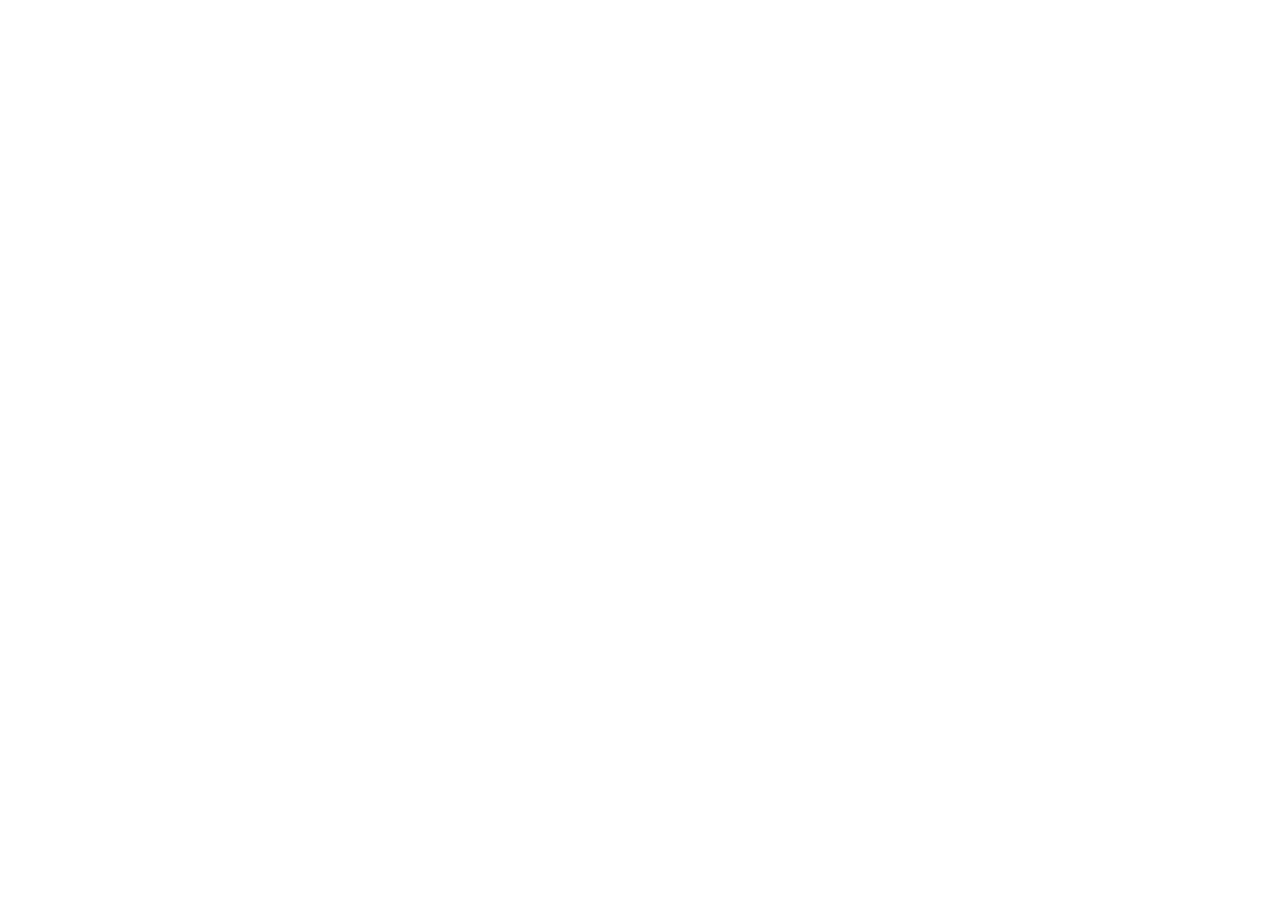
==== index.html @ f04f656e "first commit" ====
<!DOCTYPE html>
<html lang="en">
  <head>
    <meta charset="UTF-8" />
    <meta name="viewport" content="width=device-width, initial-scale=1.0" />
    <title>Katalog Audio</title>
  </head>
  <body></body>
</html>
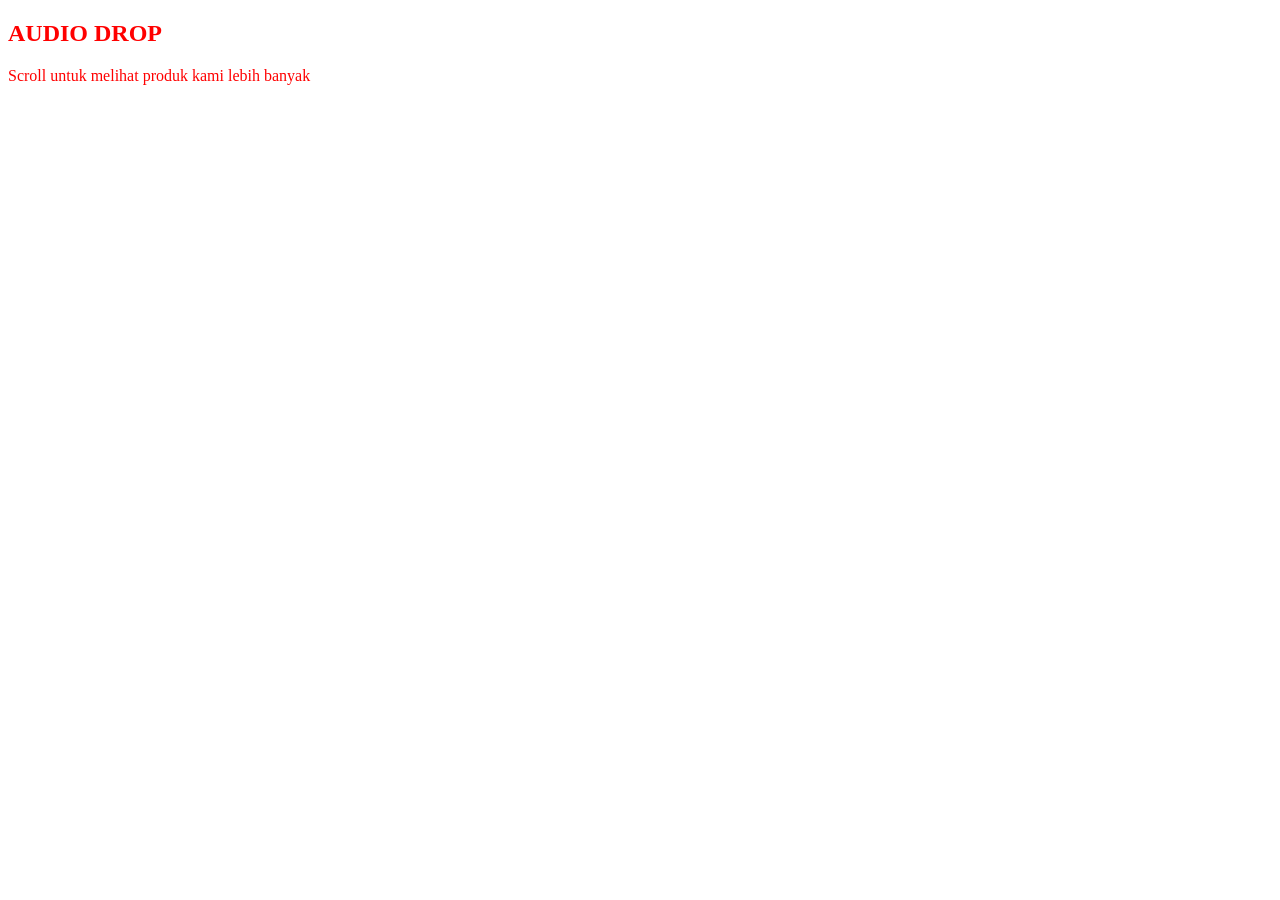
==== commit db119e5d: "menambahkan file index.html dan style.css" ====
--- a/index.html
+++ b/index.html
@@ -4,6 +4,14 @@
     <meta charset="UTF-8" />
     <meta name="viewport" content="width=device-width, initial-scale=1.0" />
     <title>Katalog Audio</title>
+    <link rel="stylesheet" href="style.css" />
   </head>
-  <body></body>
+  <body>
+    <section class="hero">
+      <div class="hero-text">
+        <h1>AUDIO DROP</h1>
+        <p>Scroll untuk melihat produk kami lebih banyak</p>
+      </div>
+    </section>
+  </body>
 </html>
--- a/style.css
+++ b/style.css
@@ -0,0 +1,3 @@
+.hero-text {
+  color: red;
+}
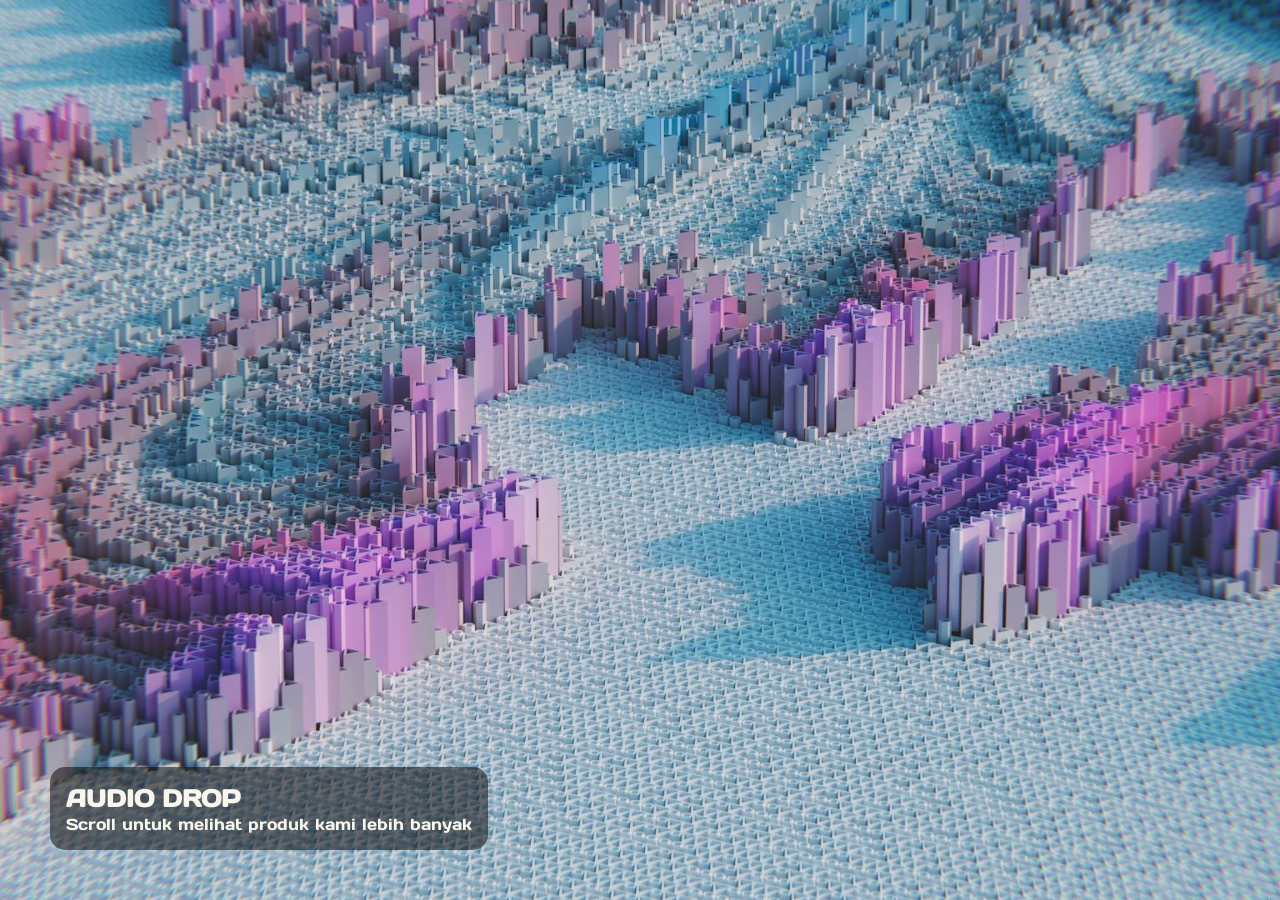
==== commit b6dba555: "menambahkan file js untuk fetch data json" ====
--- a/index.html
+++ b/index.html
@@ -5,6 +5,15 @@
     <meta name="viewport" content="width=device-width, initial-scale=1.0" />
     <title>Katalog Audio</title>
     <link rel="stylesheet" href="style.css" />
+
+    <!-- fonts google -->
+    <link rel="preconnect" href="https://fonts.googleapis.com" />
+    <link rel="preconnect" href="https://fonts.gstatic.com" crossorigin />
+    <link
+      href="https://fonts.googleapis.com/css2?family=Days+One&display=swap"
+      rel="stylesheet"
+    />
+    <!-- fonts google -->
   </head>
   <body>
     <section class="hero">
@@ -13,5 +22,6 @@
         <p>Scroll untuk melihat produk kami lebih banyak</p>
       </div>
     </section>
+    <script src="script.js"></script>
   </body>
 </html>
--- a/style.css
+++ b/style.css
@@ -1,3 +1,26 @@
+html,
+body,
+* {
+  margin: 0;
+  padding: 0;
+  /* box-sizing: border-box; */
+}
+
+body {
+  font-family: "Days one", sans-serif;
+}
+
+.hero {
+  min-height: 100vh;
+  background: url(assets/images/main-image.jpg) center / cover no-repeat;
+  position: relative;
+}
 .hero-text {
-  color: red;
+  color: #f9f6ee;
+  background-color: rgba(0, 0, 0, 0.5);
+  padding: 1rem;
+  position: absolute;
+  bottom: 50px;
+  left: 50px;
+  border-radius: 15px;
 }
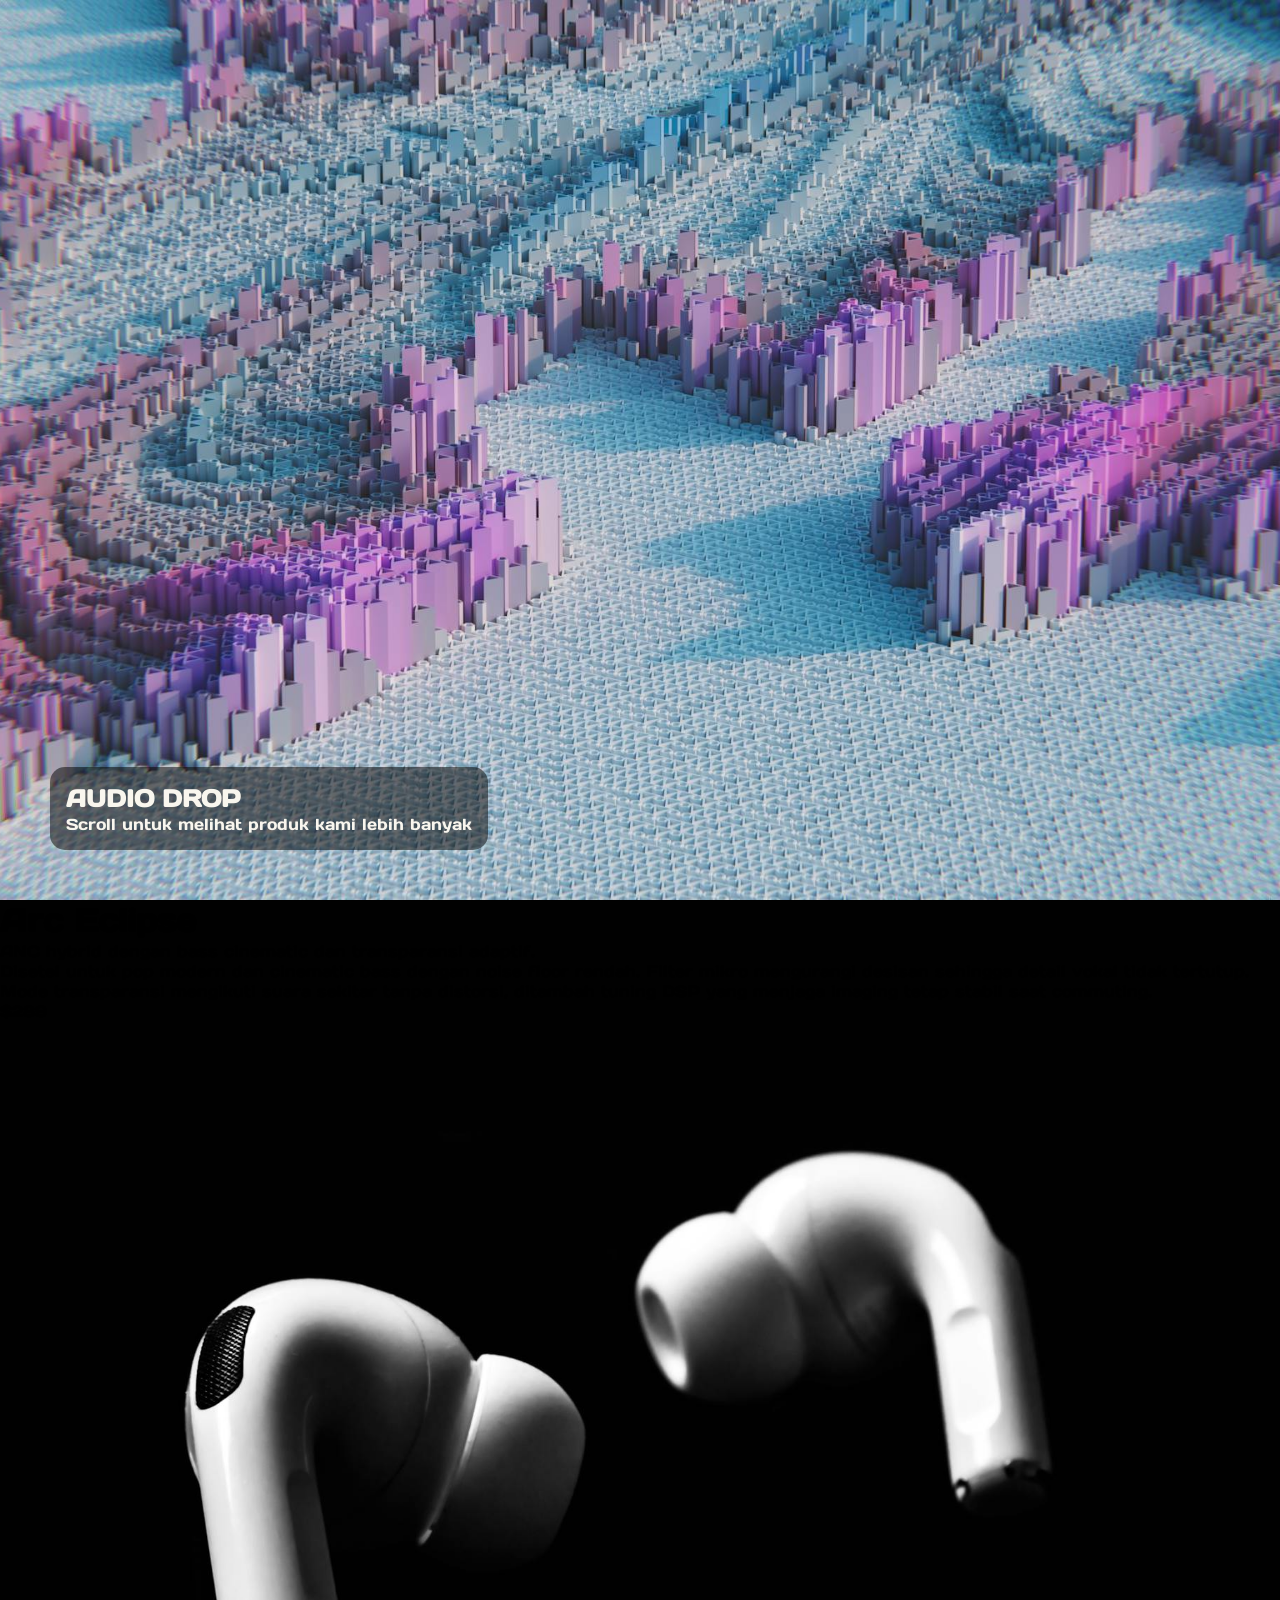
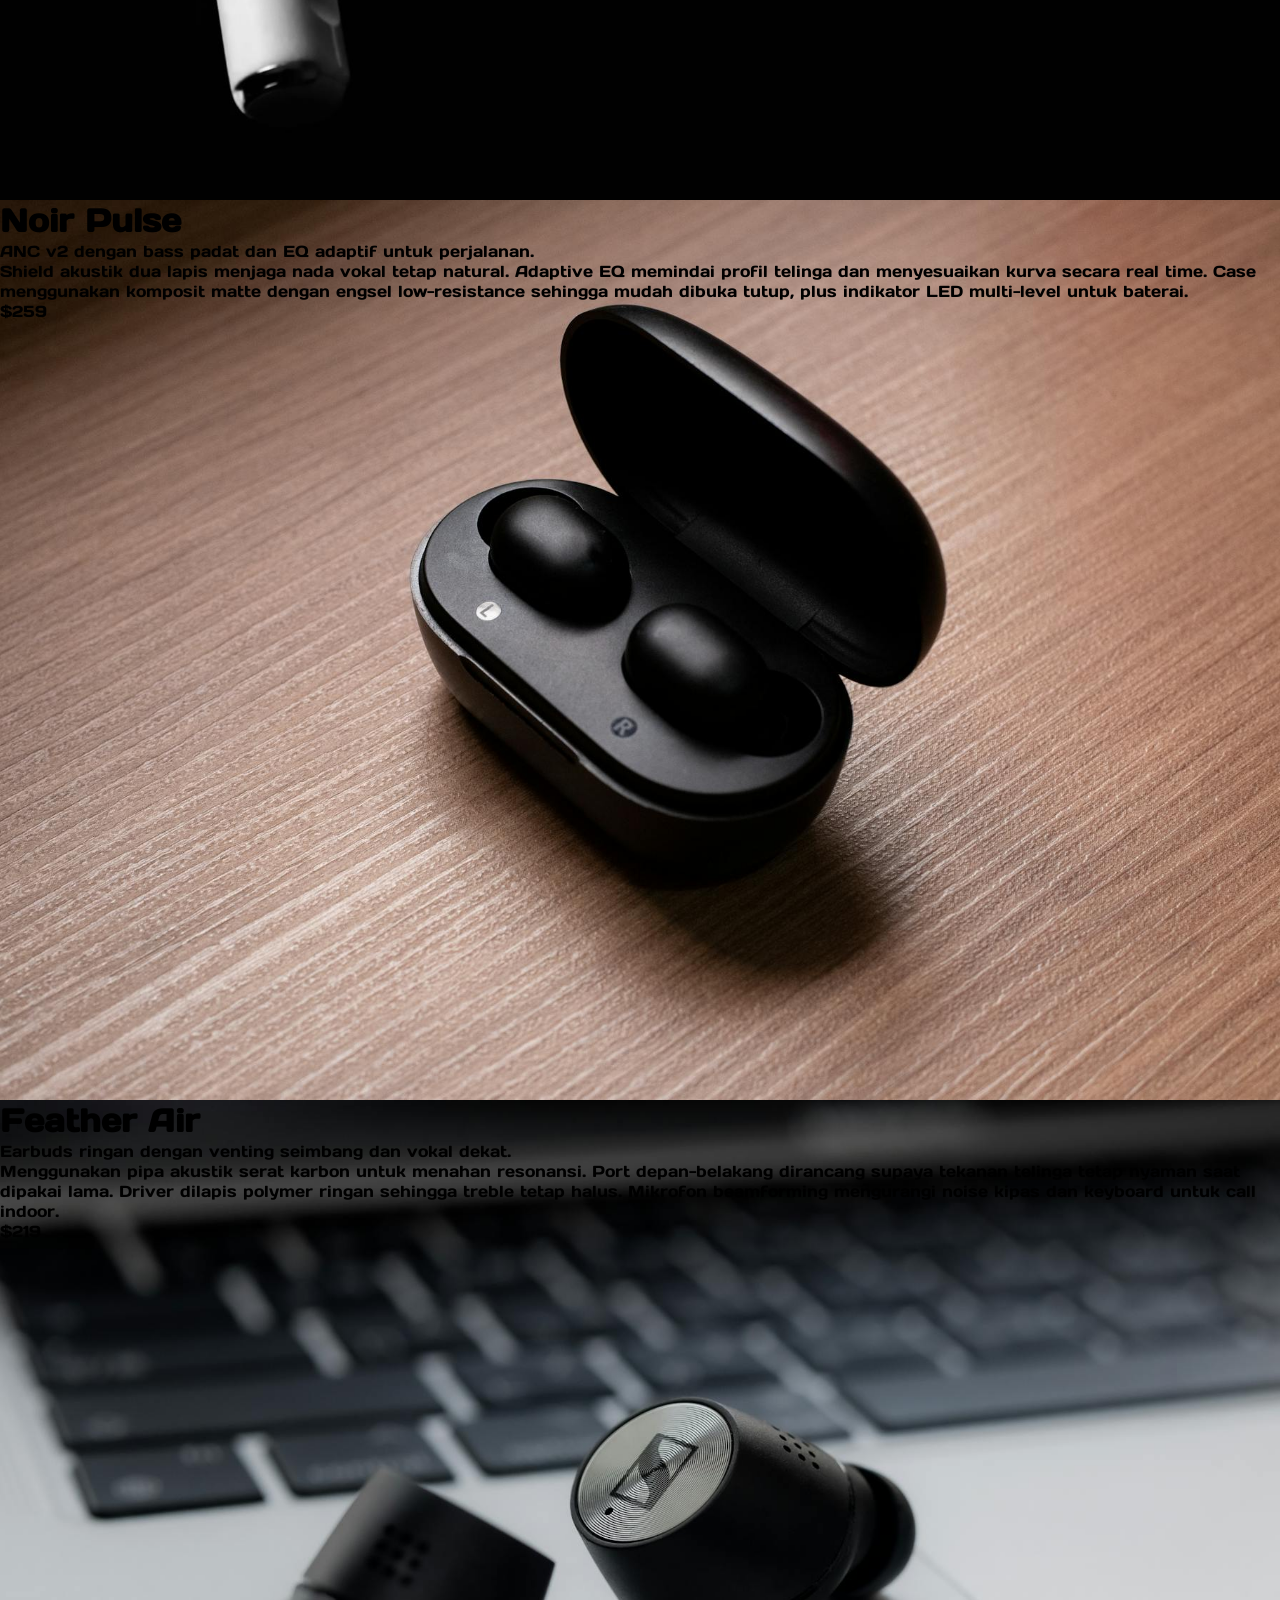
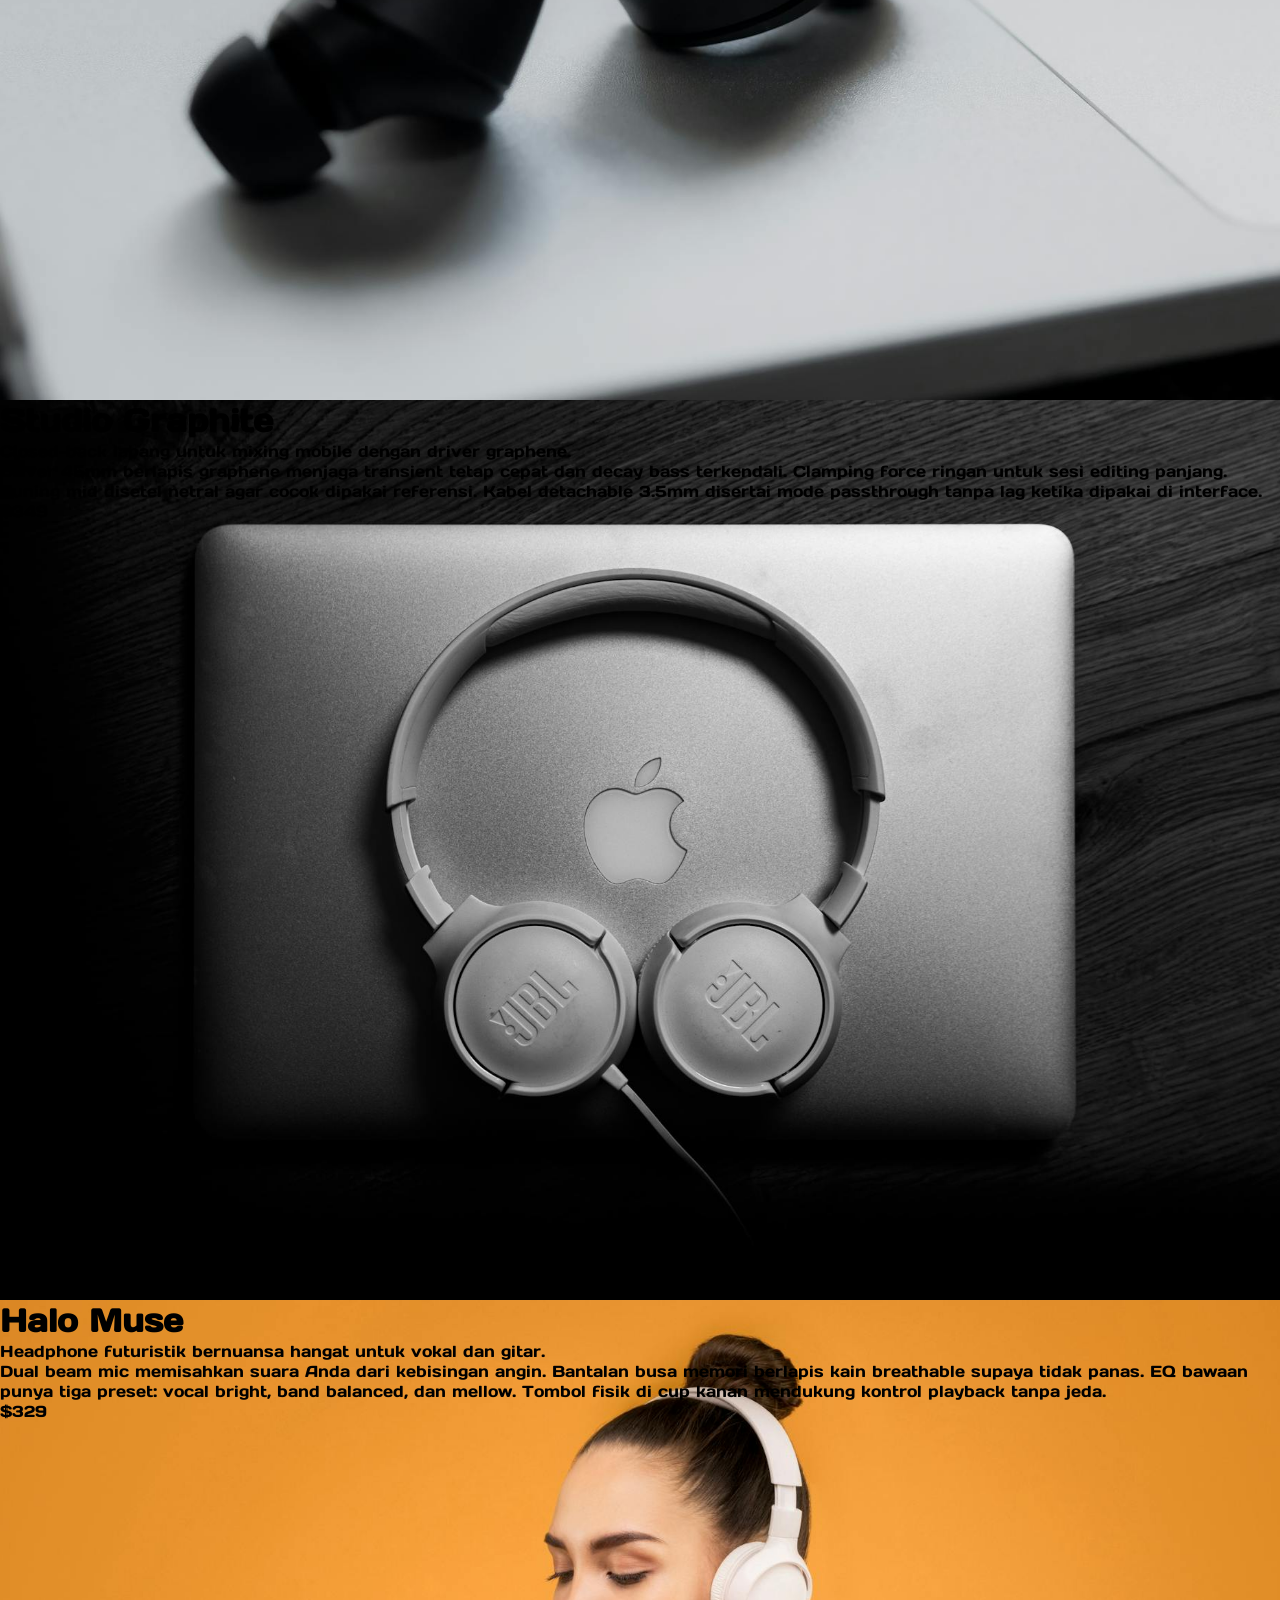
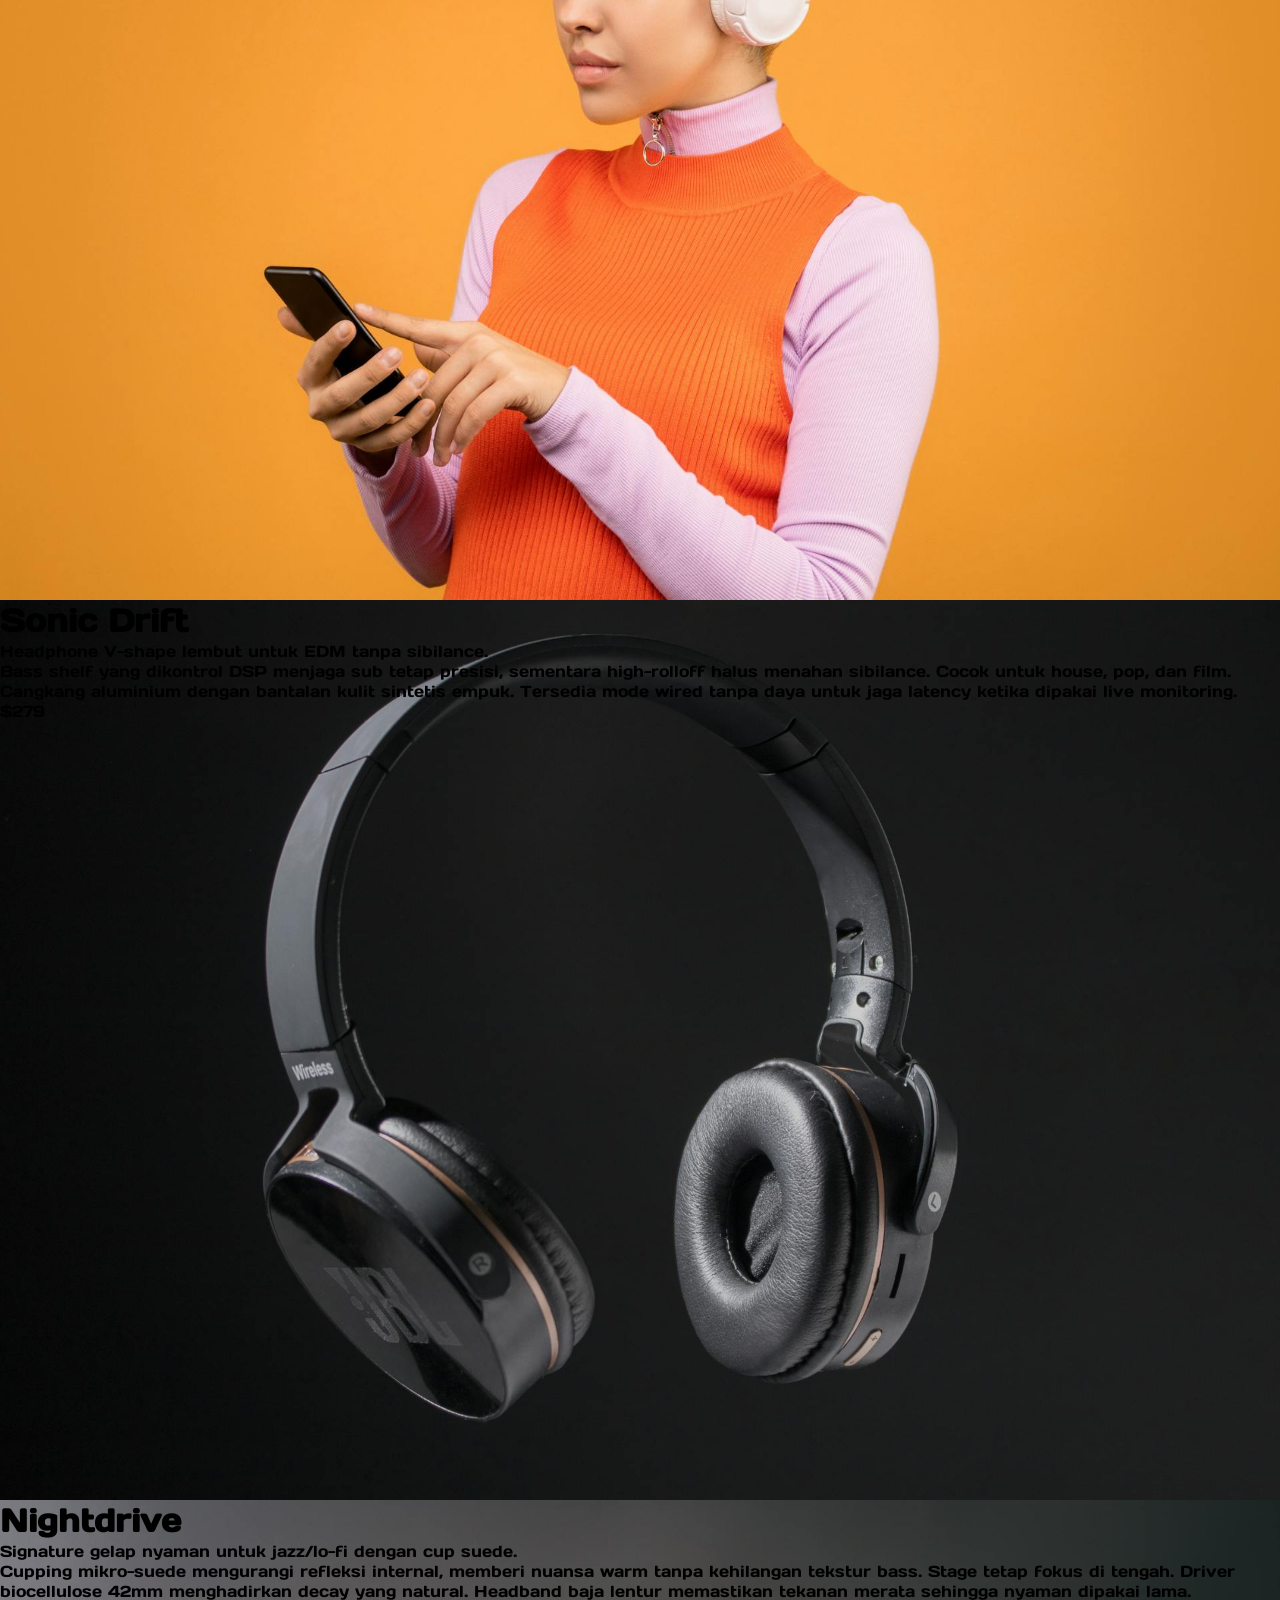
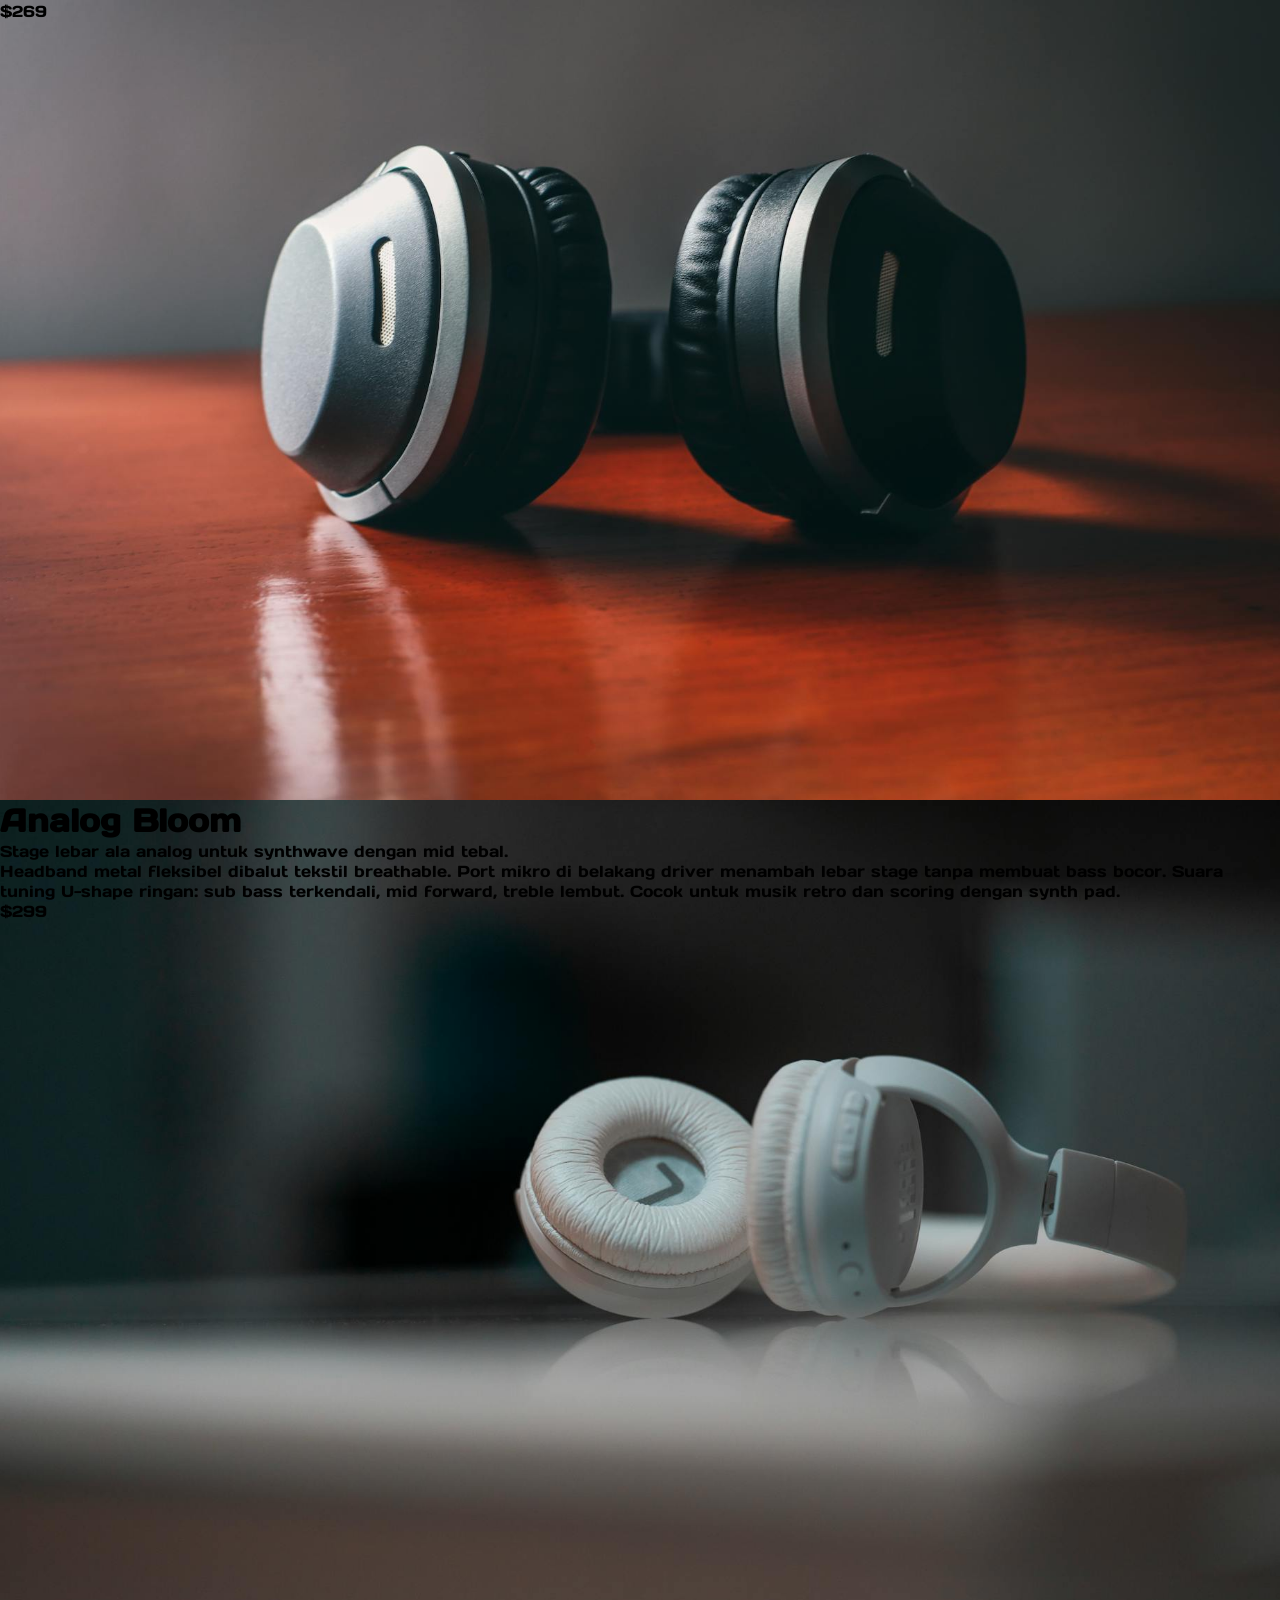
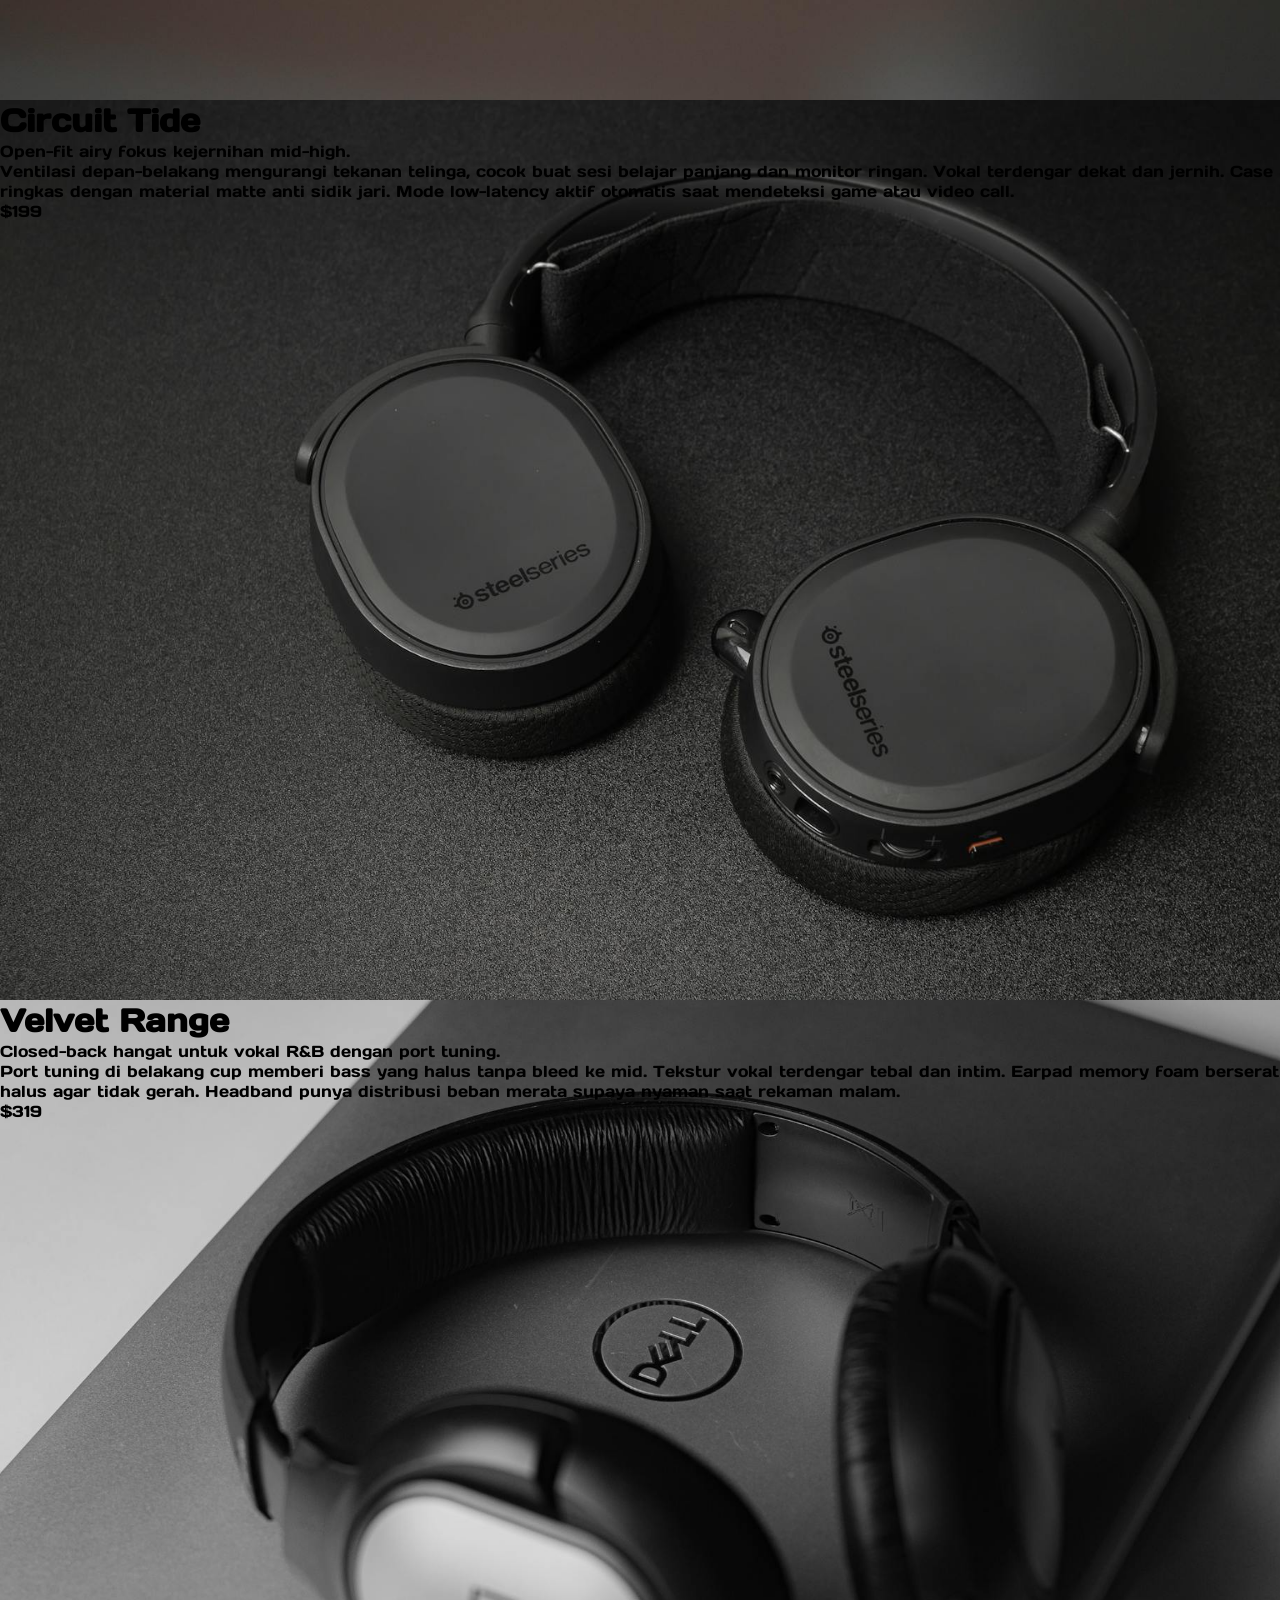
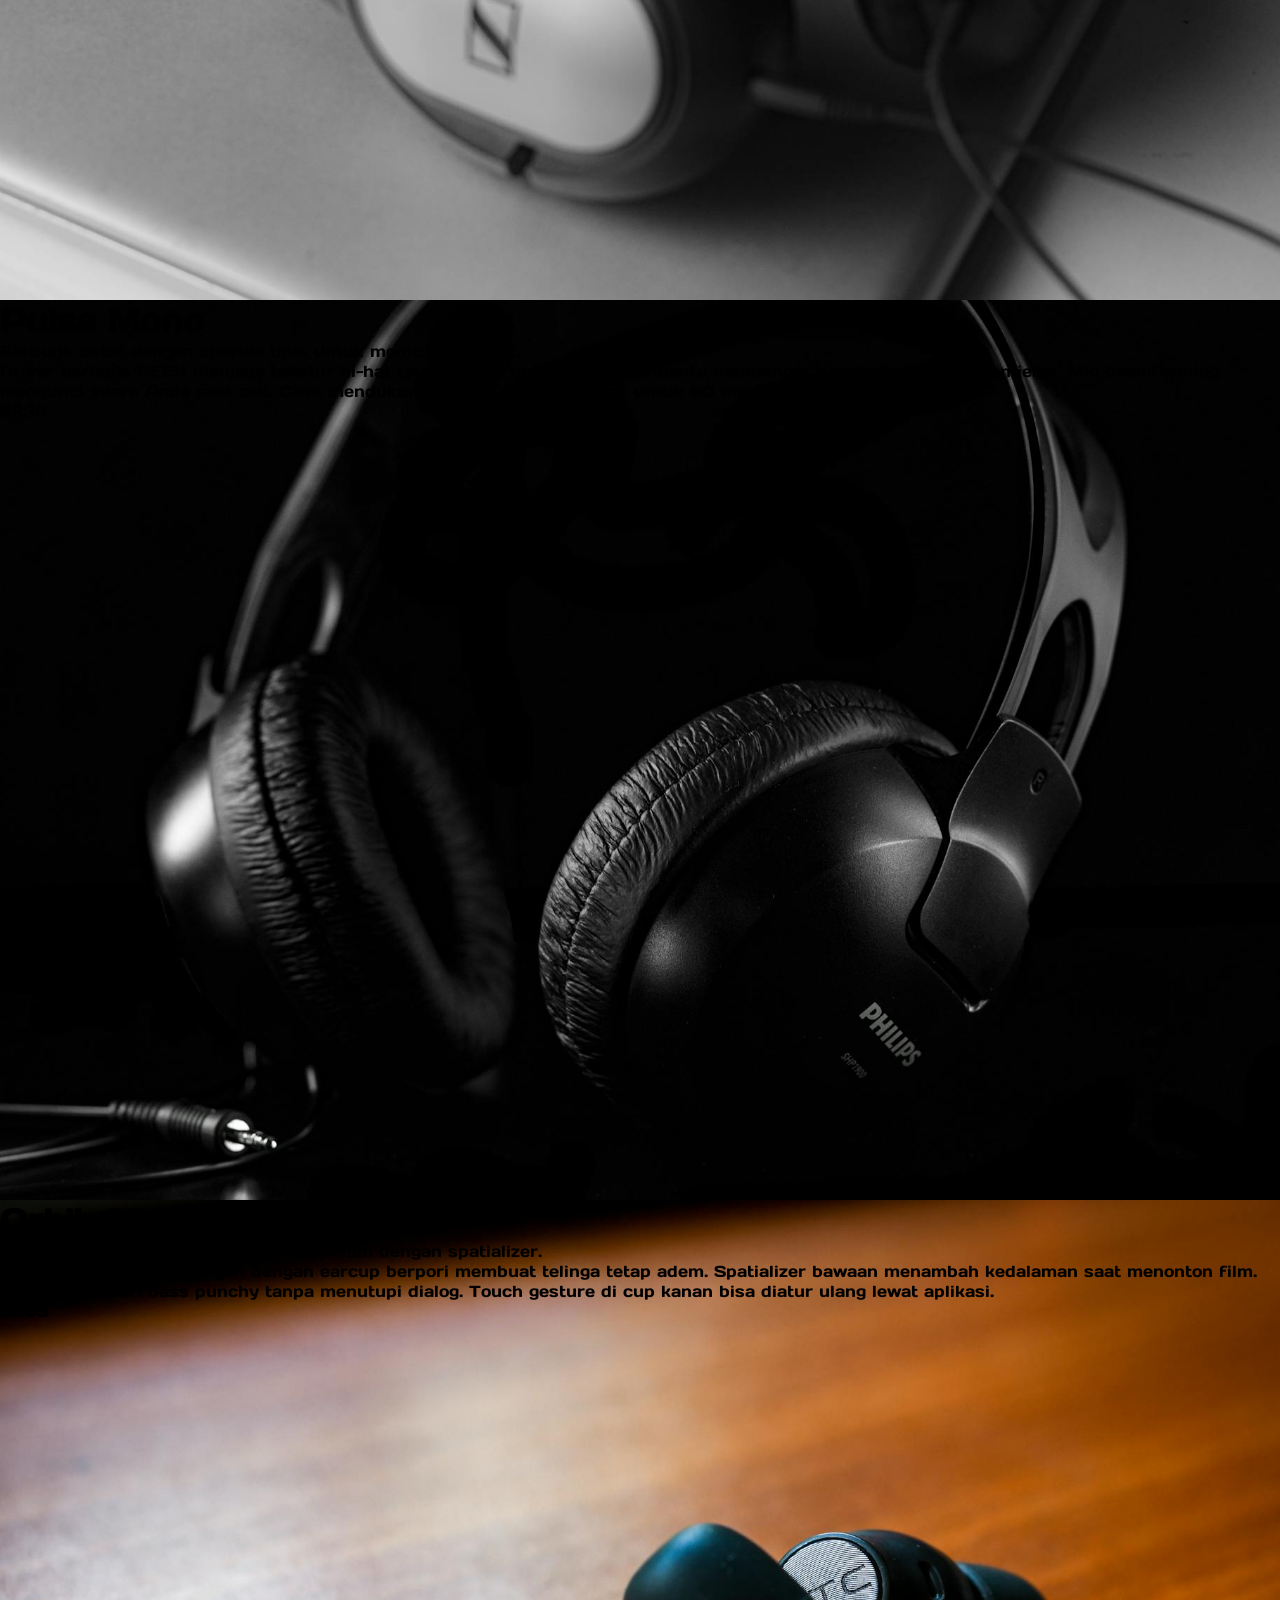
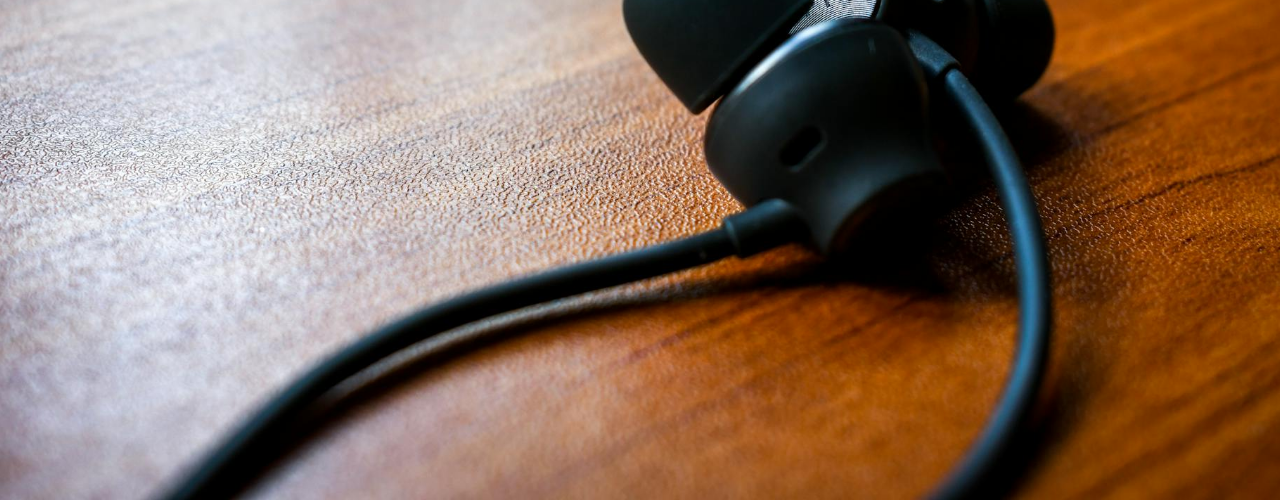
==== commit e70c5044: "menampilkan hassil data fetch pada halaman web dan mengolah tampilan halaman" ====
--- a/index.html
+++ b/index.html
@@ -22,6 +22,8 @@
         <p>Scroll untuk melihat produk kami lebih banyak</p>
       </div>
     </section>
+    <div id="productList"></div>
+    <div id="chars"></div>
     <script src="script.js"></script>
   </body>
 </html>
